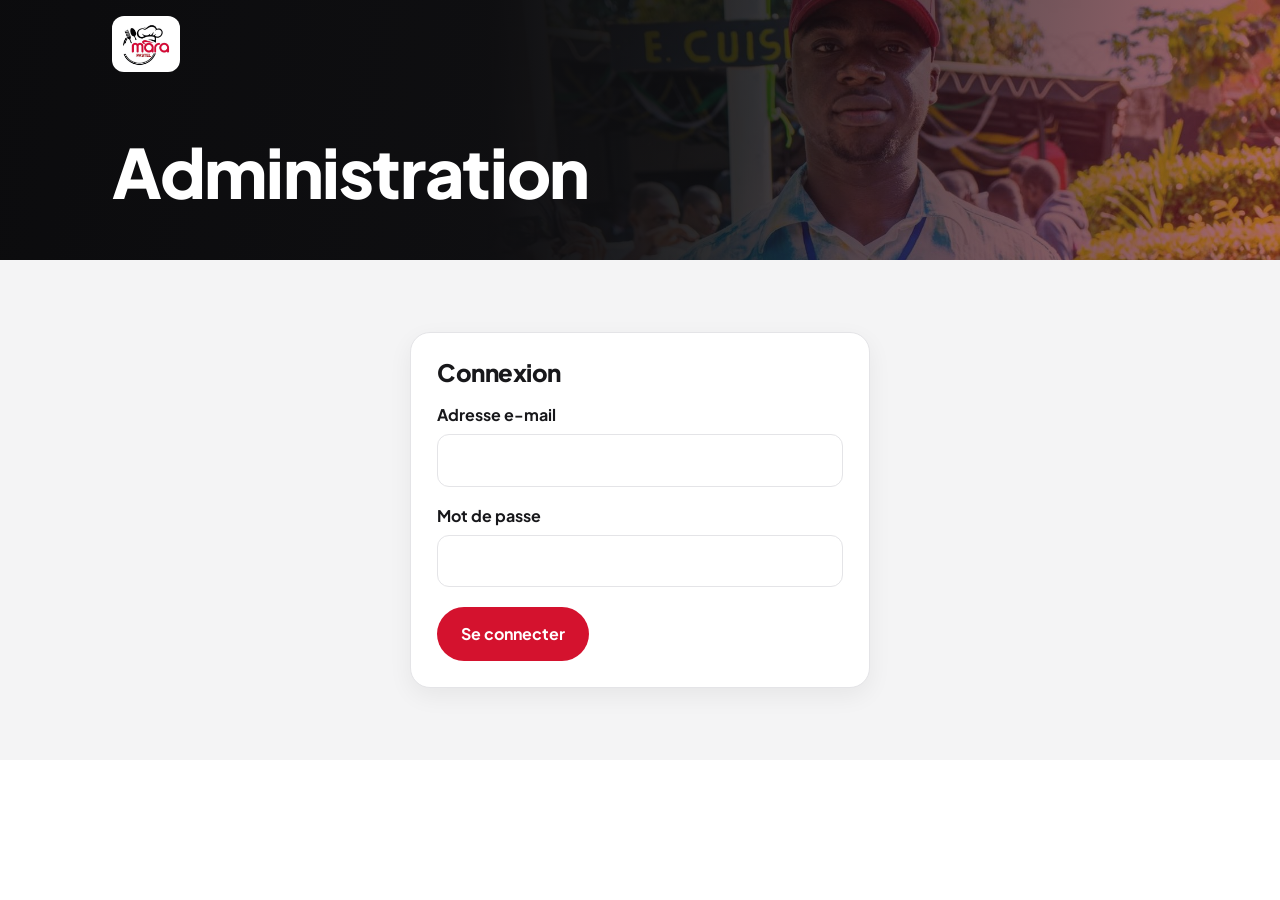
==== admin/index.html @ 0ae5e125 "Ajouter la vitrine et l’administration Mara Pastel" ====
<!doctype html>
<html lang="fr">
<head>
  <meta charset="utf-8">
  <meta name="viewport" content="width=device-width, initial-scale=1">
  <meta name="robots" content="noindex, nofollow">
  <meta name="referrer" content="no-referrer">
  <meta name="theme-color" content="#d4122e">
  <title>Administration – Mara Pastel</title>
  <link rel="stylesheet" href="https://fonts.googleapis.com/css2?family=Plus+Jakarta+Sans:wght@400;500;700;800&display=swap">
  <link rel="stylesheet" href="../styles.css">
  <link rel="stylesheet" href="admin.css">
  <script src="../content.js" defer></script>
  <script src="../supabase-config.js" defer></script>
  <script src="../site-data.js" defer></script>
  <script src="admin.js" defer></script>
</head>
<body>
  <header class="hero admin-hero">
    <img class="bg" src="../assets/mara-accueil.jpg" alt="">
    <div class="veil"></div>
    <div class="wrap top">
      <a class="logo" href="../" aria-label="Mara Pastel, accueil"><img src="../assets/logo-mara-pastel.jpg" alt="Mara Pastel"></a>
      <button class="btn ghost" id="logout" type="button" hidden>Se déconnecter</button>
    </div>
    <div class="wrap hero-body"><h1>Administration</h1></div>
  </header>

  <main>
    <section class="s alt" id="login-panel">
      <div class="wrap">
        <form class="card admin-login" id="login-form" method="post">
          <h2>Connexion</h2>
          <label class="fld">Adresse e-mail
            <input name="email" type="email" autocomplete="username" required>
          </label>
          <label class="fld">Mot de passe
            <input name="password" type="password" autocomplete="current-password" required>
          </label>
          <button class="btn" type="submit" disabled>Se connecter</button>
          <p id="login-status" class="admin-status" role="status"></p>
        </form>
      </div>
    </section>

    <div id="dashboard" hidden>
      <nav class="wrap admin-nav" aria-label="Administration">
        <a href="#messages">Messages WhatsApp</a>
        <a href="#contenu">Textes et photos</a>
        <a href="#evenements">Galerie</a>
      </nav>

      <section class="s" id="messages">
        <div class="wrap">
          <div class="admin-section-header">
            <h2>Messages WhatsApp</h2>
            <button class="btn admin-secondary" type="button" id="refresh-inbox">Actualiser</button>
          </div>
          <p class="admin-status" role="status" id="inbox-status"></p>
          <ul class="inbox-list" id="inbox-list"></ul>
          <button class="btn admin-secondary" type="button" id="more-messages" hidden>Messages précédents</button>
        </div>
      </section>

      <section class="s alt" id="contenu">
        <div class="wrap">
          <div class="head"><h2>Textes et photos</h2><p>Les changements apparaissent sur la vitrine après publication.</p></div>
          <div class="grid c2" id="editors"></div>
        </div>
      </section>

      <section class="s" id="evenements">
        <div class="wrap">
          <div class="admin-section-header">
            <div><h2>Galerie par événement</h2><p>Ajoutez un événement et importez les photos de son album.</p></div>
            <button class="btn admin-secondary" id="add-event" type="button">Ajouter un événement</button>
          </div>
          <p id="empty-events">Aucun événement pour le moment.</p>
          <div class="grid c2" id="event-editors"></div>
        </div>
      </section>

      <div class="wrap admin-account">
        <button class="admin-account-link" id="account-settings" type="button" aria-haspopup="dialog">Paramètres du compte</button>
      </div>

      <dialog id="password-dialog" aria-labelledby="password-title">
        <form id="password-form" method="post">
          <h2 id="password-title">Modifier le mot de passe</h2>
          <label class="fld">Ancien mot de passe
            <input name="currentPassword" type="password" autocomplete="current-password" required autofocus>
          </label>
          <label class="fld">Nouveau mot de passe
            <input name="newPassword" type="password" autocomplete="new-password" required>
          </label>
          <label class="fld">Confirmer le nouveau mot de passe
            <input name="confirmPassword" type="password" autocomplete="new-password" required>
          </label>
          <p id="password-status" class="admin-status" role="status"></p>
          <div class="password-actions">
            <button class="btn" id="save-password" type="submit">Modifier le mot de passe</button>
            <button class="btn admin-secondary" id="close-password" type="button">Fermer</button>
          </div>
        </form>
      </dialog>

      <div class="admin-publish">
        <div class="wrap">
          <p class="admin-status" role="status" id="publish-status"></p>
          <button class="btn" id="publish" type="button" disabled>Publier sur la vitrine</button>
        </div>
      </div>
    </div>
  </main>
</body>
</html>
---- styles.css ----
:root{--bg:#fff;--surface:#f4f4f5;--card:#fff;--ink:#18181b;--muted:#52525b;--line:#e4e4e7;--red:#d4122e;--gold:#ffc629;--dark:#18181b;
box-sizing:border-box;padding-top:env(safe-area-inset-top,0px);padding-bottom:env(safe-area-inset-bottom,0px)}
@media (prefers-color-scheme:dark){:root:not([data-theme="light"]){--bg:#101012;--surface:#16161a;--card:#1c1c21;--ink:#f4f4f5;--muted:#a1a1aa;--line:#2b2b31;--dark:#0b0b0d}}
:root[data-theme="dark"]{--bg:#101012;--surface:#16161a;--card:#1c1c21;--ink:#f4f4f5;--muted:#a1a1aa;--line:#2b2b31;--dark:#0b0b0d}
html{scroll-padding-top:env(safe-area-inset-top,0px);color-scheme:light dark}@media (prefers-reduced-motion:no-preference){html{scroll-behavior:smooth}}[hidden]{display:none!important}
*,*::before,*::after{box-sizing:inherit}
body{margin:0;background:var(--bg);color:var(--ink);font:400 1rem/1.65 "Plus Jakarta Sans",system-ui,sans-serif}
h1,h2,h3{margin:0;line-height:1.12;font-weight:800;letter-spacing:-.02em}
a{color:inherit}
p{margin:0}
:focus-visible{outline:3px solid var(--red);outline-offset:3px}.hero :focus-visible,.cta :focus-visible,footer :focus-visible{outline-color:var(--gold)}
.wrap{max-width:1120px;margin:0 auto;padding:0 20px}
.ic{width:24px;height:24px;stroke:currentColor;fill:none;stroke-width:1.8;stroke-linecap:round;stroke-linejoin:round;flex:none}.ic.bi{fill:currentColor;stroke:none}
.btn{display:inline-flex;align-items:center;gap:10px;background:var(--red);color:#fff;padding:.85rem 1.5rem;font-weight:700;text-decoration:none;border-radius:999px}
.btn:hover{filter:brightness(1.1)}
.btn.ghost{background:rgba(255,255,255,.12);box-shadow:inset 0 0 0 1.5px rgba(255,255,255,.7)}
.btn.light{background:#fff;color:var(--red)}
.hero{position:relative;background:var(--dark);color:#fff;overflow:hidden;display:flex;flex-direction:column;min-height:680px}
.hero .bg{position:absolute;inset:0;width:100%;height:100%;object-fit:cover;object-position:50% 8%;opacity:.55}
.hero .veil{position:absolute;inset:0;background:linear-gradient(180deg,rgba(11,11,13,.2) 0%,rgba(11,11,13,.55) 38%,rgba(11,11,13,.94) 70%)}
.hero>.wrap{position:relative;width:100%}
.top{display:flex;align-items:center;justify-content:space-between;gap:16px;padding-top:16px;padding-bottom:16px}
.logo{background:#fff;border-radius:12px;padding:4px 10px;display:block}
.logo img{display:block;height:48px;width:auto}
.top nav{display:flex;align-items:center;gap:26px}
.top nav a:not(.btn){display:none;text-decoration:none;font-weight:500;opacity:.9}
.top .btn{padding:.6rem 1.1rem;font-size:.95rem}.top nav .btn{display:none}.burger{display:grid;place-items:center;width:46px;height:46px;padding:0;border-radius:14px;color:#fff;background:rgba(255,255,255,.14);border:1px solid rgba(255,255,255,.4);cursor:pointer}.burger .c{display:none}.burger[aria-expanded="true"] .o{display:none}.burger[aria-expanded="true"] .c{display:inline}.top{z-index:5}.menu{position:absolute;left:20px;right:20px;top:100%;background:var(--dark);border:1px solid rgba(255,255,255,.18);border-radius:18px;padding:8px;box-shadow:0 18px 40px rgba(0,0,0,.45)}.menu a{display:block;padding:14px 16px;border-radius:12px;font-weight:700;text-decoration:none;color:#fff}.menu a:hover{background:rgba(255,255,255,.1)}
.hero-body{flex:1;display:flex;flex-direction:column;justify-content:flex-end;padding-top:230px;padding-bottom:40px}
.hero h1{font-size:clamp(2.7rem,9vw,5rem);max-width:11em}
.hero .lead{max-width:34em;margin:20px 0 28px;font-size:1.15rem;opacity:.92}
.actions{display:flex;flex-wrap:wrap;gap:12px}
.facts{list-style:none;margin:44px 0 0;padding:0;display:grid;gap:10px;max-width:920px}
.facts li{display:flex;align-items:center;gap:12px;padding:12px 16px;background:rgba(255,255,255,.1);border:1px solid rgba(255,255,255,.22);border-radius:14px;font-weight:500;backdrop-filter:blur(6px)}
.facts .ic{color:var(--gold)}
section.s{padding:72px 0}section.s.alt{background:var(--surface)}
.head{max-width:34em;margin-bottom:32px}
.head h2{font-size:clamp(1.9rem,5vw,2.7rem)}
.head p{margin-top:12px;color:var(--muted)}
.grid{display:grid;gap:16px}
.card{background:var(--card);border:1px solid var(--line);border-radius:20px;padding:26px;box-shadow:0 8px 24px rgba(0,0,0,.06)}
.card h3{font-size:1.2rem;margin:16px 0 8px}
.card p{color:var(--muted)}
.card small{display:block;margin-top:14px;font-weight:700;color:var(--red)}
.tile{display:grid;place-items:center;width:52px;height:52px;border-radius:14px;background:rgba(212,18,46,.1);color:var(--red)}
.price{display:flex;flex-direction:column;gap:6px}
.price .amt{font-size:clamp(2.2rem,8vw,3rem);font-weight:800;letter-spacing:-.03em}
.price .amt span{font-size:1rem;font-weight:700;margin-left:6px;opacity:.7}
.price.hot{background:var(--red);border-color:var(--red);color:#fff}
.price.hot p{color:rgba(255,255,255,.88)}
.chips{display:flex;flex-wrap:wrap;gap:10px;margin-top:12px}.lbl{margin:28px 0 0;font-weight:700}
.chips span{padding:8px 16px;border-radius:999px;background:var(--surface);border:1px solid var(--line);font-weight:700}
.empty{display:flex;flex-direction:column;align-items:center;text-align:center;gap:12px;padding:56px 24px;border:2px dashed var(--line);border-radius:24px;background:var(--surface);color:var(--muted)}
.empty .tile{width:64px;height:64px}
.empty h3{color:var(--ink);font-size:1.25rem}
.empty p{max-width:30em}
.cta{background:linear-gradient(135deg,var(--red),#a30d22);color:#fff;border-radius:28px;padding:44px 28px;display:grid;gap:20px}
.cta h2{font-size:clamp(1.8rem,5vw,2.6rem);text-wrap:balance}
.cta p{opacity:.92;max-width:32em;margin-top:10px}
footer{background:var(--dark);color:#f4f4f5;padding:56px 0 96px}.fab{position:fixed;right:16px;bottom:calc(16px + env(safe-area-inset-bottom,0px));z-index:20;box-shadow:0 10px 28px rgba(0,0,0,.35)}.album{display:block;width:100%;padding:0;font:inherit;color:inherit;text-align:left;cursor:pointer;overflow:hidden;background:var(--card);border:1px solid var(--line);border-radius:20px;box-shadow:0 8px 24px rgba(0,0,0,.06)}.album img{display:block;width:100%;aspect-ratio:4/3;object-fit:cover}.album div{padding:16px 18px}.album strong{display:block;font-size:1.1rem}.album span{color:var(--muted);font-size:.95rem}dialog{width:min(960px,94vw);max-height:90vh;border:0;border-radius:20px;padding:20px;background:var(--bg);color:var(--ink)}dialog::backdrop{background:rgba(0,0,0,.72)}dialog .pics{display:grid;gap:10px;grid-template-columns:repeat(auto-fill,minmax(170px,1fr));margin-top:16px}dialog .pics img{display:block;width:100%;aspect-ratio:1;object-fit:cover;border-radius:10px}dialog .close{float:right}
footer .cols{display:grid;gap:36px}
footer h4{margin:0 0 14px;font-size:1rem}
footer ul{list-style:none;margin:0;padding:0;display:grid;gap:10px}
footer li,footer a{display:flex;align-items:center;gap:10px;text-decoration:none;opacity:.88}
footer a:hover{opacity:1}
footer .logo{display:inline-block;margin-bottom:14px;opacity:1}
footer .tag{max-width:22em;opacity:.75}
footer .legal{margin-top:40px;padding-top:20px;border-top:1px solid rgba(255,255,255,.15);font-size:.9rem;opacity:.7}
.shot{aspect-ratio:4/3;border-radius:14px;background:linear-gradient(135deg,rgba(212,18,46,.14),rgba(255,198,41,.3));display:grid;place-items:center;color:var(--red)}.shot .ic{width:44px;height:44px}.line{display:flex;justify-content:space-between;align-items:center;padding:14px 0;border-bottom:1px solid var(--line);font-weight:700;font-size:1.1rem}.qty{display:flex;align-items:center;gap:14px}.qty button{width:44px;height:44px;border-radius:50%;border:1px solid var(--line);background:var(--surface);color:var(--ink);font:700 1.3rem/1 inherit;cursor:pointer}.qty output{min-width:2ch;text-align:center;font-weight:800;font-size:1.2rem}.fld{display:grid;gap:6px;margin-top:16px;font-weight:700}.fld input,.fld select{font:inherit;font-weight:400;padding:12px 14px;border-radius:12px;border:1px solid var(--line);background:var(--bg);color:var(--ink)}.tot{display:flex;justify-content:space-between;align-items:baseline;margin:24px 0 8px}.tot strong{font-size:1.8rem;font-weight:800}.err{color:var(--red);font-weight:700;margin:10px 0}.order{max-width:720px}.order .btn{margin-top:14px}.about{display:grid;gap:28px;align-items:center}.about figure{margin:0;border-radius:20px;overflow:hidden;aspect-ratio:4/5}.about img{width:100%;height:100%;object-fit:cover;object-position:50% 20%;display:block}.about h2{font-size:clamp(1.9rem,5vw,2.7rem);margin-bottom:14px}.about p{color:var(--muted)}.about p+p{margin-top:12px}.faq{max-width:760px}.faq details{background:var(--card);border:1px solid var(--line);border-radius:16px;padding:0 20px}.faq details+details{margin-top:12px}.faq summary{cursor:pointer;padding:18px 0;font-weight:700;font-size:1.05rem;list-style:none;display:flex;justify-content:space-between;gap:16px}.faq summary::-webkit-details-marker{display:none}.faq summary::after{content:'+';font-size:1.5rem;line-height:1;color:var(--red)}.faq details[open] summary::after{content:'–'}.faq details p{padding:0 0 18px;color:var(--muted)}
@media (min-width:640px){#services .card:last-child{grid-column:1/-1}.grid.c2,.grid.c3{grid-template-columns:repeat(2,1fr)}.facts{grid-template-columns:repeat(3,auto);justify-content:start}}
@media (min-width:900px){
.wrap{padding:0 32px}.top nav a:not(.btn){display:inline}.top nav .btn{display:inline-flex}.burger,.menu{display:none!important}#services .grid{grid-template-columns:repeat(6,1fr)}#services .card{grid-column:span 2}#services .card:nth-child(n+4){grid-column:span 3}.about{grid-template-columns:.8fr 1.2fr;gap:56px}.hero .bg{left:auto;width:62%;object-position:50% 16%;opacity:.55;-webkit-mask-image:linear-gradient(90deg,transparent,#000 45%);mask-image:linear-gradient(90deg,transparent,#000 45%)}.hero .veil{background:linear-gradient(100deg,rgba(11,11,13,.95) 0%,rgba(11,11,13,.7) 45%,rgba(212,18,46,.3) 100%)}.top{padding-top:16px;padding-bottom:16px}.hero-body{justify-content:center;padding-top:40px;padding-bottom:56px}
.grid.c3{grid-template-columns:repeat(3,1fr)}
.cta{grid-template-columns:1fr auto;align-items:center;padding:52px 56px}
footer .cols{grid-template-columns:1.4fr 1fr 1.2fr}
}

.icon-definitions { position: absolute; }
#dm { color: var(--muted); margin: 4px 0 0; }
.qty input {
  width: 2ch;
  min-width: 2ch;
  padding: 0;
  appearance: textfield;
  border: 0;
  background: transparent;
  color: inherit;
  text-align: center;
  font: inherit;
  font-size: 1.2rem;
  font-weight: 800;
}
.qty input::-webkit-inner-spin-button,
.qty input::-webkit-outer-spin-button { appearance: none; margin: 0; }
.tot output { font-size: 1.8rem; font-weight: 800; }
.order button.btn { border: 0; font: inherit; font-weight: 700; cursor: pointer; }
.shot img { width: 100%; height: 100%; min-height: 0; object-fit: cover; border-radius: inherit; }
---- admin/admin.css ----
.admin-hero { min-height: 260px; }
.admin-hero .hero-body { padding-top: 36px; padding-bottom: 42px; }
.admin-hero h1 { font-size: clamp(2.25rem, 7vw, 4.25rem); overflow-wrap: anywhere; }
.admin-hero .veil { background: linear-gradient(100deg, rgba(11,11,13,.96), rgba(11,11,13,.62) 58%, rgba(212,18,46,.32)); }
.admin-login { max-width: 460px; margin-inline: auto; }
.admin-login .btn { margin-top: 20px; }
.admin-nav,.admin-section-header { display: flex; align-items: center; flex-wrap: wrap; gap: 14px; }
.admin-nav { padding-block: 18px; border-bottom: 1px solid var(--line); }
.admin-nav a { padding: 6px 10px; font-weight: 700; text-decoration: none; }
.admin-nav a:hover { text-decoration: underline; }
.admin-section-header { justify-content: space-between; margin-bottom: 22px; }
.admin-section-header p { margin-top: 10px; color: var(--muted); }
.admin-status:not(:empty) { margin-block: 12px 0; }
.admin-status[data-error="true"] { color: var(--ink); font-weight: 700; }
main:has(#dashboard:not([hidden])) { padding-bottom: 72px; }
#dashboard section.s { padding-block: 52px; }
#dashboard h2 { font-size: clamp(1.65rem, 4vw, 2.5rem); }
button.btn { border: 0; font: inherit; font-weight: 700; cursor: pointer; }
button.admin-secondary { border: 1px solid var(--line); background: var(--card); color: var(--ink); padding: .55rem 1rem; }
button.btn:disabled { opacity: .55; cursor: default; }
.admin-editor { min-width: 0; }
.admin-editor h3 { margin-top: 0; }
.admin-editor .fld textarea { font: inherit; font-weight: 400; padding: 12px 14px; border: 1px solid var(--line); border-radius: 12px; background: var(--bg); color: var(--ink); resize: vertical; }
.admin-editor .fld :is(input,textarea) { min-width: 0; width: 100%; }
.admin-editor .btn { margin-top: 12px; }
.editor-photo { width: min(100%, 340px); height: 152px; border-radius: 12px; object-fit: cover; margin-top: 14px; }
.event-photos { list-style: none; padding: 0; display: grid; grid-template-columns: repeat(auto-fill,minmax(106px,1fr)); gap: 10px; }
.event-photos img { display: block; width: 100%; aspect-ratio: 1; object-fit: cover; border-radius: 10px; }
.event-photos li .btn { margin-top: 6px; font-size: .86rem; }
.inbox-list { list-style: none; padding: 0; display: grid; gap: 12px; }
.inbox-list h3 { margin-top: 0; }
.inbox-list p { white-space: pre-wrap; overflow-wrap: anywhere; margin-block: 10px; }
.inbox-list a { font-weight: 700; }
.inbox-list time { font-size: .9rem; color: var(--muted); }
.admin-account { padding-bottom: 18px; }
.admin-account-link { padding: 6px 0; border: 0; background: transparent; color: var(--muted); font: inherit; font-size: .875rem; text-decoration: underline; text-underline-offset: .2em; }
.admin-account-link:hover { color: var(--ink); }
.admin-account-link:disabled { cursor: default; }
#password-dialog { width: min(460px, 94vw); padding: clamp(16px, 5vw, 26px); }
.password-actions { display: flex; flex-wrap: wrap; gap: 10px; margin-top: 20px; }
.admin-publish { position: sticky; bottom: 0; z-index: 2; background: var(--card); border-top: 1px solid var(--line); padding-block: 12px; }
.admin-publish .wrap { display: flex; align-items: center; justify-content: space-between; gap: 14px; flex-wrap: wrap; }
.admin-publish .admin-status { flex: 1 1 240px; margin: 0; }
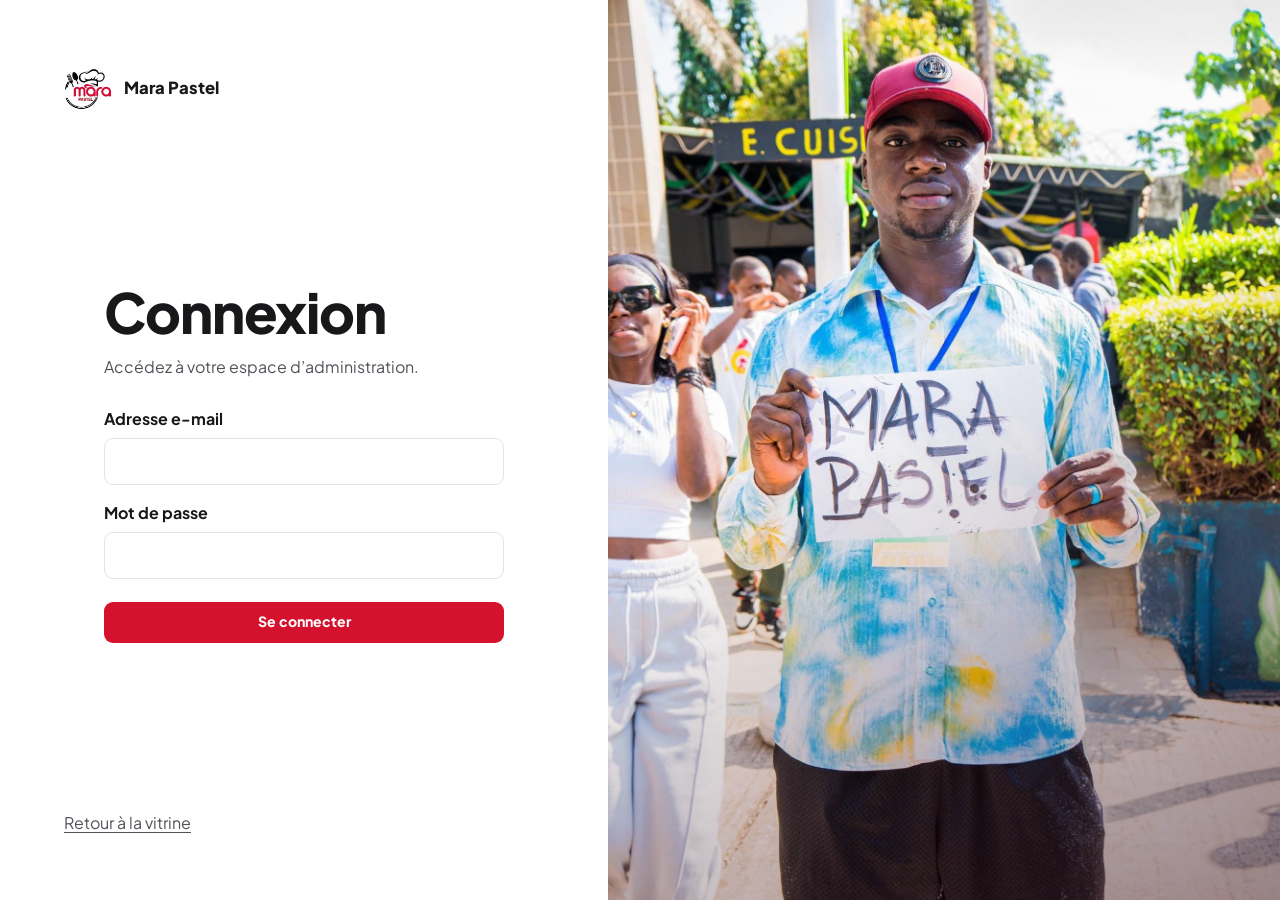
==== commit cd5d381f: "Réorganiser l’administration et ajouter un tableau de bord" ====
--- a/admin/index.html
+++ b/admin/index.html
@@ -7,110 +7,194 @@
   <meta name="referrer" content="no-referrer">
   <meta name="theme-color" content="#d4122e">
   <title>Administration – Mara Pastel</title>
-  <link rel="stylesheet" href="https://fonts.googleapis.com/css2?family=Plus+Jakarta+Sans:wght@400;500;700;800&display=swap">
-  <link rel="stylesheet" href="../styles.css">
-  <link rel="stylesheet" href="admin.css">
-  <script src="../content.js" defer></script>
+  <link rel="stylesheet" href="https://fonts.googleapis.com/css2?family=Plus+Jakarta+Sans:wght@400;500;600;700;800&display=swap">
+  <link rel="stylesheet" href="../styles.css?v=4">
+  <link rel="stylesheet" href="admin.css?v=5">
+  <script src="../content.js?v=5" defer></script>
   <script src="../supabase-config.js" defer></script>
-  <script src="../site-data.js" defer></script>
-  <script src="admin.js" defer></script>
+  <script src="../site-data.js?v=5" defer></script>
+  <script src="admin.js?v=5" defer></script>
+  <script src="orders.js?v=2" defer></script>
+  <script src="dashboard.js" defer></script>
 </head>
-<body>
-  <header class="hero admin-hero">
-    <img class="bg" src="../assets/mara-accueil.jpg" alt="">
-    <div class="veil"></div>
-    <div class="wrap top">
-      <a class="logo" href="../" aria-label="Mara Pastel, accueil"><img src="../assets/logo-mara-pastel.jpg" alt="Mara Pastel"></a>
-      <button class="btn ghost" id="logout" type="button" hidden>Se déconnecter</button>
+<body class="admin-shell">
+  <main class="admin-login-screen" id="login-panel">
+    <div class="admin-login-side">
+      <a class="admin-brand" href="../" aria-label="Mara Pastel, accueil">
+        <img src="../assets/logo-mara-pastel.jpg" alt="" width="48" height="48">
+        <span>Mara Pastel</span>
+      </a>
+      <form class="admin-login" id="login-form" method="post">
+        <h1>Connexion</h1>
+        <p>Accédez à votre espace d’administration.</p>
+        <label class="fld">Adresse e-mail
+          <input name="email" type="email" autocomplete="username" required>
+        </label>
+        <label class="fld">Mot de passe
+          <input name="password" type="password" autocomplete="current-password" required>
+        </label>
+        <button class="btn" type="submit" disabled>Se connecter</button>
+        <p id="login-status" class="admin-status" role="status"></p>
+      </form>
+      <a class="admin-login-home" href="../">Retour à la vitrine</a>
     </div>
-    <div class="wrap hero-body"><h1>Administration</h1></div>
-  </header>
-
-  <main>
-    <section class="s alt" id="login-panel">
-      <div class="wrap">
-        <form class="card admin-login" id="login-form" method="post">
-          <h2>Connexion</h2>
-          <label class="fld">Adresse e-mail
-            <input name="email" type="email" autocomplete="username" required>
-          </label>
-          <label class="fld">Mot de passe
-            <input name="password" type="password" autocomplete="current-password" required>
-          </label>
-          <button class="btn" type="submit" disabled>Se connecter</button>
-          <p id="login-status" class="admin-status" role="status"></p>
-        </form>
-      </div>
-    </section>
-
-    <div id="dashboard" hidden>
-      <nav class="wrap admin-nav" aria-label="Administration">
+    <div class="admin-login-photo" aria-hidden="true">
+      <img src="../assets/mara-accueil.jpg" alt="" width="1400" height="1972">
+    </div>
+  </main>
+
+  <div id="dashboard" class="admin-layout" hidden>
+    <aside class="admin-sidebar">
+      <a class="admin-brand" href="#tableau-de-bord" aria-label="Mara Pastel, tableau de bord">
+        <img src="../assets/logo-mara-pastel.jpg" alt="" width="44" height="44">
+        <span>Mara Pastel <small>Administration</small></span>
+      </a>
+      <nav class="admin-nav" aria-label="Administration">
+        <a href="#tableau-de-bord">Tableau de bord</a>
+        <a href="#demandes">Commandes</a>
         <a href="#messages">Messages WhatsApp</a>
         <a href="#contenu">Textes et photos</a>
         <a href="#evenements">Galerie</a>
+        <a href="#reglages">Réglages</a>
       </nav>
-
-      <section class="s" id="messages">
-        <div class="wrap">
-          <div class="admin-section-header">
-            <h2>Messages WhatsApp</h2>
+      <div class="admin-sidebar-footer">
+        <a href="../" target="_blank" rel="noopener noreferrer">Voir la vitrine</a>
+        <button class="admin-account-link" id="account-settings" type="button" aria-haspopup="dialog">Paramètres du compte</button>
+      </div>
+    </aside>
+
+    <main class="admin-main">
+      <header class="admin-topbar">
+        <h1 id="admin-title" tabindex="-1">Tableau de bord</h1>
+        <button class="btn admin-secondary" id="logout" type="button" hidden>Se déconnecter</button>
+      </header>
+
+      <div class="admin-content">
+        <section class="admin-view" data-admin-view id="tableau-de-bord" aria-labelledby="admin-title">
+          <div class="admin-view-header">
+            <div>
+              <h2>Suivi des commandes</h2>
+              <p>Demandes reçues via le formulaire Mara Pastel.</p>
+            </div>
+            <div class="admin-actions">
+              <label class="admin-period">Période
+                <select id="dashboard-period">
+                  <option value="7">7 derniers jours</option>
+                  <option value="30" selected>30 derniers jours</option>
+                  <option value="all">Depuis le début</option>
+                </select>
+              </label>
+              <button class="btn admin-secondary" type="button" id="refresh-dashboard">Actualiser</button>
+            </div>
+          </div>
+          <p class="admin-status" id="dashboard-status" role="status"></p>
+          <div id="dashboard-results" hidden>
+            <dl class="metric-grid">
+              <div class="metric-card"><dt>Demandes reçues</dt><dd id="metric-received">—</dd></div>
+              <div class="metric-card"><dt>À confirmer</dt><dd id="metric-pending">—</dd></div>
+              <div class="metric-card"><dt>Confirmées</dt><dd id="metric-confirmed">—</dd></div>
+              <div class="metric-card metric-amount"><dt>Sous-total confirmé</dt><dd id="metric-amount">—</dd><small>Hors frais à confirmer</small></div>
+            </dl>
+            <div class="insight-grid">
+              <section class="admin-panel activity-panel">
+                <div class="insight-heading"><h2>Activité des commandes</h2><p id="activity-range"></p></div>
+                <p id="activity-empty" class="panel-empty" hidden>Aucune demande enregistrée sur cette période.</p>
+                <div class="activity-chart" id="activity-chart" hidden>
+                  <div class="activity-scale" aria-hidden="true"><span id="activity-maximum"></span><span>0</span></div>
+                  <ol class="activity-bars" id="activity-bars" aria-label="Nombre de demandes par date"></ol>
+                </div>
+              </section>
+              <section class="admin-panel products-panel">
+                <div class="insight-heading">
+                  <h2>Mini pastels et Pastel King</h2>
+                  <p>Demandes hors annulations. Une demande peut contenir les deux produits.</p>
+                </div>
+                <div class="product-comparison" id="product-comparison"></div>
+                <p class="comparison-result" id="product-insight"></p>
+              </section>
+            </div>
+            <div class="dashboard-detail">
+              <p id="dashboard-cancelled"></p>
+              <a href="#demandes">Voir les demandes <span aria-hidden="true">→</span></a>
+            </div>
+          </div>
+        </section>
+
+        <section class="admin-view" data-admin-view id="demandes" hidden aria-labelledby="admin-title">
+          <div class="admin-view-header">
+            <p>Consultez les demandes et mettez leur statut à jour après confirmation sur WhatsApp.</p>
+            <div class="admin-actions">
+              <button class="btn admin-secondary" type="button" id="refresh-orders">Actualiser</button>
+              <button class="btn" type="button" id="export-orders" disabled>Exporter en PDF</button>
+            </div>
+          </div>
+          <p class="admin-status" id="orders-status" role="status"></p>
+          <ul class="orders-list" id="orders-list"></ul>
+          <button class="btn admin-secondary load-more" id="more-orders" type="button" hidden>Demandes précédentes</button>
+        </section>
+
+        <section class="admin-view" data-admin-view id="messages" hidden aria-labelledby="admin-title">
+          <div class="admin-view-header">
+            <p>Retrouvez les messages reçus via WhatsApp Business.</p>
             <button class="btn admin-secondary" type="button" id="refresh-inbox">Actualiser</button>
           </div>
           <p class="admin-status" role="status" id="inbox-status"></p>
           <ul class="inbox-list" id="inbox-list"></ul>
-          <button class="btn admin-secondary" type="button" id="more-messages" hidden>Messages précédents</button>
-        </div>
-      </section>
-
-      <section class="s alt" id="contenu">
-        <div class="wrap">
-          <div class="head"><h2>Textes et photos</h2><p>Les changements apparaissent sur la vitrine après publication.</p></div>
-          <div class="grid c2" id="editors"></div>
-        </div>
-      </section>
-
-      <section class="s" id="evenements">
-        <div class="wrap">
-          <div class="admin-section-header">
-            <div><h2>Galerie par événement</h2><p>Ajoutez un événement et importez les photos de son album.</p></div>
-            <button class="btn admin-secondary" id="add-event" type="button">Ajouter un événement</button>
-          </div>
-          <p id="empty-events">Aucun événement pour le moment.</p>
-          <div class="grid c2" id="event-editors"></div>
-        </div>
-      </section>
-
-      <div class="wrap admin-account">
-        <button class="admin-account-link" id="account-settings" type="button" aria-haspopup="dialog">Paramètres du compte</button>
+          <button class="btn admin-secondary load-more" type="button" id="more-messages" hidden>Messages précédents</button>
+        </section>
+
+        <section class="admin-view" data-admin-view id="contenu" hidden aria-labelledby="admin-title">
+          <div class="admin-view-header"><p>Modifiez les textes et les photos de la vitrine avant publication.</p></div>
+          <div class="admin-editor-grid" id="editors"></div>
+        </section>
+
+        <section class="admin-view" data-admin-view id="reglages" hidden aria-labelledby="admin-title">
+          <div class="admin-view-header">
+            <p>Gérez les tarifs, les disponibilités et les informations pratiques.</p>
+            <button class="btn admin-secondary" id="backup-content" type="button">Sauvegarder le contenu</button>
+          </div>
+          <div class="admin-editor-grid" id="site-settings"></div>
+        </section>
+
+        <section class="admin-view" data-admin-view id="evenements" hidden aria-labelledby="admin-title">
+          <div class="admin-view-header">
+            <p>Regroupez les photos de la vitrine dans un album par événement.</p>
+            <button class="btn" id="add-event" type="button">Ajouter un événement</button>
+          </div>
+          <p id="empty-events" class="panel-empty">Aucun événement pour le moment.</p>
+          <div class="admin-editor-grid" id="event-editors"></div>
+        </section>
       </div>
 
-      <dialog id="password-dialog" aria-labelledby="password-title">
-        <form id="password-form" method="post">
-          <h2 id="password-title">Modifier le mot de passe</h2>
-          <label class="fld">Ancien mot de passe
-            <input name="currentPassword" type="password" autocomplete="current-password" required autofocus>
-          </label>
-          <label class="fld">Nouveau mot de passe
-            <input name="newPassword" type="password" autocomplete="new-password" required>
-          </label>
-          <label class="fld">Confirmer le nouveau mot de passe
-            <input name="confirmPassword" type="password" autocomplete="new-password" required>
-          </label>
-          <p id="password-status" class="admin-status" role="status"></p>
-          <div class="password-actions">
-            <button class="btn" id="save-password" type="submit">Modifier le mot de passe</button>
-            <button class="btn admin-secondary" id="close-password" type="button">Fermer</button>
-          </div>
-        </form>
-      </dialog>
-
-      <div class="admin-publish">
-        <div class="wrap">
-          <p class="admin-status" role="status" id="publish-status"></p>
+      <div class="admin-publish" id="admin-publish" hidden>
+        <p class="admin-status" role="status" id="publish-status"></p>
+        <div class="admin-actions">
+          <button class="btn admin-secondary" id="preview-draft" type="button">Prévisualiser</button>
           <button class="btn" id="publish" type="button" disabled>Publier sur la vitrine</button>
         </div>
       </div>
-    </div>
-  </main>
+    </main>
+
+    <dialog id="password-dialog" aria-labelledby="password-title">
+      <form id="password-form" method="post">
+        <h2 id="password-title">Modifier le mot de passe</h2>
+        <label class="fld">Ancien mot de passe
+          <input name="currentPassword" type="password" autocomplete="current-password" required autofocus>
+        </label>
+        <label class="fld">Nouveau mot de passe
+          <input name="newPassword" type="password" autocomplete="new-password" required>
+        </label>
+        <label class="fld">Confirmer le nouveau mot de passe
+          <input name="confirmPassword" type="password" autocomplete="new-password" required>
+        </label>
+        <p id="password-status" class="admin-status" role="status"></p>
+        <div class="password-actions">
+          <button class="btn" id="save-password" type="submit">Modifier le mot de passe</button>
+          <button class="btn admin-secondary" id="close-password" type="button">Fermer</button>
+        </div>
+      </form>
+    </dialog>
+  </div>
+  <section id="orders-print" aria-label="Export des demandes" hidden></section>
 </body>
 </html>
--- a/styles.css
+++ b/styles.css
@@ -2,7 +2,7 @@
 box-sizing:border-box;padding-top:env(safe-area-inset-top,0px);padding-bottom:env(safe-area-inset-bottom,0px)}
 @media (prefers-color-scheme:dark){:root:not([data-theme="light"]){--bg:#101012;--surface:#16161a;--card:#1c1c21;--ink:#f4f4f5;--muted:#a1a1aa;--line:#2b2b31;--dark:#0b0b0d}}
 :root[data-theme="dark"]{--bg:#101012;--surface:#16161a;--card:#1c1c21;--ink:#f4f4f5;--muted:#a1a1aa;--line:#2b2b31;--dark:#0b0b0d}
-html{scroll-padding-top:env(safe-area-inset-top,0px);color-scheme:light dark}@media (prefers-reduced-motion:no-preference){html{scroll-behavior:smooth}}[hidden]{display:none!important}
+html{scroll-padding-top:env(safe-area-inset-top,0px);color-scheme:light dark}[hidden]{display:none!important}
 *,*::before,*::after{box-sizing:inherit}
 body{margin:0;background:var(--bg);color:var(--ink);font:400 1rem/1.65 "Plus Jakarta Sans",system-ui,sans-serif}
 h1,h2,h3{margin:0;line-height:1.12;font-weight:800;letter-spacing:-.02em}
@@ -93,4 +93,203 @@
 .qty input::-webkit-outer-spin-button { appearance: none; margin: 0; }
 .tot output { font-size: 1.8rem; font-weight: 800; }
 .order button.btn { border: 0; font: inherit; font-weight: 700; cursor: pointer; }
-.shot img { width: 100%; height: 100%; min-height: 0; object-fit: cover; border-radius: inherit; }
+.shot { position: relative; overflow: hidden; }
+.shot img { position: absolute; inset: 0; width: 100%; height: 100%; object-fit: cover; }
+
+@media (prefers-reduced-motion: no-preference) {
+  html:not(:has(.storefront)),
+  html:has(.storefront.motion-scrolling) { scroll-behavior: smooth; }
+  .storefront { --motion-out: cubic-bezier(.16, 1, .3, 1); }
+
+  .motion-scrolling .motion-pending { opacity: 0; }
+  .motion-scrolling main .motion-enter {
+    animation: section-arrive 1250ms cubic-bezier(.25, .12, .3, 1) var(--stagger, 0ms) backwards;
+  }
+  .motion-scrolling main .head.motion-enter {
+    animation-name: heading-arrive;
+  }
+  .motion-scrolling .about figure.motion-enter {
+    animation-name: story-image-arrive;
+  }
+  @keyframes section-arrive {
+    from { opacity: 0; transform: translate(var(--enter-x, 0px), 90px) scale(.9); }
+    34% { opacity: .5; transform: translateY(52px) scale(.95); }
+    78% { opacity: 1; transform: translateY(-4px) scale(1.012); }
+    to { opacity: 1; transform: none; }
+  }
+  @keyframes heading-arrive {
+    from { opacity: .15; clip-path: inset(88% -4% 0); transform: translateY(52px); }
+    38% { opacity: .8; clip-path: inset(40% -4% 0); transform: translateY(22px); }
+    to { opacity: 1; clip-path: inset(-8% -4%); transform: translateY(0); }
+  }
+  @keyframes story-image-arrive {
+    from { opacity: .1; clip-path: inset(0 100% 0 0 round 20px); transform: scale(.95); }
+    to { clip-path: inset(0 round 20px); transform: scale(1); }
+  }
+  @keyframes content-arrive {
+    from { opacity: 0; transform: translateY(18px); }
+  }
+  @media (min-width: 640px) {
+    main .grid > :nth-child(3n + 2),
+    .about > :nth-child(2) { --stagger: 150ms; }
+    main .grid > :nth-child(3n + 3) { --stagger: 300ms; }
+  }
+  @media (min-width: 900px) {
+    #pastels .grid > :first-child { --enter-x: -26px; }
+    #pastels .grid > :last-child { --enter-x: 26px; }
+  }
+
+  .motion-scrolling :is(.btn, .qty button) {
+    transition: translate 240ms var(--motion-out), filter 240ms ease, background-color 240ms ease;
+  }
+  .motion-scrolling :is(.btn, .qty button):not(:disabled):active { translate: 0 2px; }
+  .motion-scrolling #formulaire .qty button:hover {
+    background-color: var(--red);
+    color: #fff;
+    border-color: var(--red);
+  }
+
+  .motion-scrolling #accueil .menu:not([hidden]) {
+    animation: menu-arrive 380ms var(--motion-out) backwards;
+    transform-origin: 50% 0;
+  }
+  @keyframes menu-arrive {
+    from { opacity: 0; transform: translateY(-8px) scale(.97); }
+  }
+
+  @media (hover: hover) and (pointer: fine) {
+    .motion-scrolling .btn:not(:disabled):hover { translate: 0 -2px; }
+    .motion-scrolling main :is(.grid > article.card, .album) {
+      transition: translate 520ms var(--motion-out), box-shadow 520ms var(--motion-out), border-color 400ms ease;
+    }
+    .motion-scrolling main :is(.grid > article.card:hover, .album:hover, .album:focus-visible) {
+      translate: 0 -6px;
+      box-shadow: 0 18px 36px rgba(0, 0, 0, .16);
+      border-color: color-mix(in srgb, var(--red) 35%, var(--line));
+    }
+    .motion-scrolling main .grid .tile > .ic {
+      transition: transform 480ms var(--motion-out);
+    }
+    .motion-scrolling main .grid > article:hover .tile > .ic { transform: rotate(-9deg) scale(1.13); }
+    .motion-scrolling #pastels .shot > img {
+      transition: scale 860ms var(--motion-out);
+    }
+    .motion-scrolling #pastels article:hover .shot > img { scale: 1.1; }
+    .motion-scrolling #pastels .shot:has(> img:not([hidden]))::after {
+      position: absolute;
+      inset: 0 auto 0 -50%;
+      width: 48%;
+      content: "";
+      pointer-events: none;
+      background: linear-gradient(90deg, transparent, rgba(255, 244, 207, .24), transparent);
+      transform: translateX(0) skewX(-20deg);
+      transition: transform 980ms var(--motion-out);
+    }
+    .motion-scrolling #pastels article:hover .shot::after { transform: translateX(335%) skewX(-20deg); }
+  }
+
+  .motion-scrolling #faq details[open] > p {
+    animation: content-arrive 460ms var(--motion-out) backwards;
+  }
+  .motion-scrolling #faq details[open] > summary::after {
+    animation: faq-icon-in 360ms var(--motion-out) backwards;
+  }
+  @keyframes faq-icon-in {
+    from { opacity: .55; transform: rotate(-45deg) scale(.78); }
+  }
+  @supports selector(details::details-content) and (interpolate-size: allow-keywords) {
+    .motion-scrolling #faq details { interpolate-size: allow-keywords; }
+    .motion-scrolling #faq details::details-content {
+      block-size: 0;
+      overflow: clip;
+      transition: block-size 460ms var(--motion-out), content-visibility 460ms allow-discrete;
+    }
+    .motion-scrolling #faq details[open]::details-content { block-size: auto; }
+  }
+
+  .motion-scrolling #dlg[open] { animation: album-arrive 550ms var(--motion-out) backwards; }
+  .motion-scrolling #dlg[open]::backdrop { animation: backdrop-arrive 370ms ease-out backwards; }
+  .motion-scrolling #dlg[open] .pics img {
+    animation: content-arrive 570ms var(--motion-out) var(--photo-delay, 100ms) backwards;
+  }
+  #dlg .pics img:nth-child(3n + 2) { --photo-delay: 155ms; }
+  #dlg .pics img:nth-child(3n + 3) { --photo-delay: 210ms; }
+  @keyframes album-arrive {
+    from { opacity: 0; transform: translateY(24px) scale(.95); }
+  }
+  @keyframes backdrop-arrive {
+    from { opacity: 0; }
+  }
+
+  @supports (animation-timeline: scroll()) {
+    .storefront.motion-scrolling::before {
+      position: fixed;
+      inset: 0 0 auto;
+      z-index: 21;
+      height: 3px;
+      content: "";
+      pointer-events: none;
+      background: linear-gradient(90deg, var(--red), var(--gold));
+      transform-origin: left;
+      animation: scroll-progress 1ms linear both;
+      animation-timeline: scroll(root block);
+    }
+    .motion-scrolling #accueil { view-timeline: --storefront-hero block; }
+    .motion-scrolling #accueil .bg {
+      animation: hero-depth 1ms linear both;
+      animation-timeline: --storefront-hero;
+      animation-range: exit;
+      transform-origin: 65% 35%;
+    }
+    .motion-scrolling #accueil .hero-body {
+      animation: hero-copy-depth 1ms linear both;
+      animation-timeline: --storefront-hero;
+      animation-range: exit;
+    }
+    @keyframes scroll-progress {
+      from { transform: scaleX(0); }
+      to { transform: scaleX(1); }
+    }
+    @keyframes hero-depth {
+      from { transform: none; }
+      to { transform: translateY(18%) scale(1.1); }
+    }
+    @keyframes hero-copy-depth {
+      to { transform: translateY(-30px); opacity: .65; }
+    }
+  }
+}
+
+.sr-only { position:absolute;width:1px;height:1px;padding:0;margin:-1px;overflow:hidden;clip-path:inset(50%);white-space:nowrap; }
+.card .product-rate { margin-top:14px;color:var(--ink);font-weight:800;font-size:1.1rem; }
+.card .product-note { margin-top:4px;font-size:.92rem; }
+#order-fields, .order-group { border:0;margin:0;padding:0;min-width:0; }
+.order-group + .order-group { margin-top:20px; }
+.order-group legend { padding:0;font-weight:800;font-size:1.18rem; }
+.order-hint { margin:5px 0;color:var(--muted);font-size:.92rem; }
+.order-sauce { display:flex;flex-wrap:wrap;align-items:center;gap:8px;margin-top:20px;padding:12px;border:1px solid var(--line);border-radius:12px;font-weight:700; }
+.order-sauce input { width:1.1rem;height:1.1rem;accent-color:var(--red); }
+.order-sauce span { font-size:.9rem;color:var(--muted);font-weight:500; }
+.order .qty input { width:5ch; }
+.order-customer { margin-top:8px; }
+.order .fld { min-width:0; }
+.order .fld input, .order .fld select { width:100%;min-width:0; }
+.fld textarea { width:100%;min-width:0;font:inherit;font-weight:400;padding:12px 14px;border-radius:12px;border:1px solid var(--line);background:var(--bg);color:var(--ink);resize:vertical; }
+.order .tot { gap:12px;flex-wrap:wrap; }
+.order .order-new { background:var(--surface);color:var(--ink);border:1px solid var(--line); }
+footer .legal a { display:inline;text-decoration:underline;text-underline-offset:.2em; }
+.preview-notice { padding:8px;text-align:center;background:var(--gold);color:#18181b;font-weight:700; }
+.privacy-header { background:var(--dark);color:#fff; }
+.privacy { padding-block:48px 72px;max-width:760px; }
+.privacy h1 { font-size:clamp(2rem,5vw,3.2rem); }
+.privacy section { margin-top:28px; }
+.privacy h2 { margin-bottom:8px; }
+.privacy-note { margin-top:16px;color:var(--muted); }
+
+@media (max-width: 400px) {
+  .order .line { gap:8px; }
+  .order .qty { gap:6px; }
+  .order .qty button { width:38px;height:42px; }
+  .order .qty input { width:4ch; }
+  .order button.btn { text-align:left;max-width:100%; }
+}
--- a/admin/admin.css
+++ b/admin/admin.css
@@ -1,43 +1,734 @@
-.admin-hero { min-height: 260px; }
-.admin-hero .hero-body { padding-top: 36px; padding-bottom: 42px; }
-.admin-hero h1 { font-size: clamp(2.25rem, 7vw, 4.25rem); overflow-wrap: anywhere; }
-.admin-hero .veil { background: linear-gradient(100deg, rgba(11,11,13,.96), rgba(11,11,13,.62) 58%, rgba(212,18,46,.32)); }
-.admin-login { max-width: 460px; margin-inline: auto; }
-.admin-login .btn { margin-top: 20px; }
-.admin-nav,.admin-section-header { display: flex; align-items: center; flex-wrap: wrap; gap: 14px; }
-.admin-nav { padding-block: 18px; border-bottom: 1px solid var(--line); }
-.admin-nav a { padding: 6px 10px; font-weight: 700; text-decoration: none; }
-.admin-nav a:hover { text-decoration: underline; }
-.admin-section-header { justify-content: space-between; margin-bottom: 22px; }
-.admin-section-header p { margin-top: 10px; color: var(--muted); }
-.admin-status:not(:empty) { margin-block: 12px 0; }
-.admin-status[data-error="true"] { color: var(--ink); font-weight: 700; }
-main:has(#dashboard:not([hidden])) { padding-bottom: 72px; }
-#dashboard section.s { padding-block: 52px; }
-#dashboard h2 { font-size: clamp(1.65rem, 4vw, 2.5rem); }
-button.btn { border: 0; font: inherit; font-weight: 700; cursor: pointer; }
-button.admin-secondary { border: 1px solid var(--line); background: var(--card); color: var(--ink); padding: .55rem 1rem; }
-button.btn:disabled { opacity: .55; cursor: default; }
-.admin-editor { min-width: 0; }
+.admin-shell {
+  --admin-side: #19171c;
+  --admin-side-text: #e8e5ea;
+  --admin-side-muted: #b6b1bc;
+  --admin-accent: #b71332;
+  --admin-soft: #fff0f3;
+  --admin-positive: #0d6b52;
+  --admin-positive-bg: #e8f7ef;
+  --admin-pending: #825100;
+  --admin-pending-bg: #fff3d8;
+  background: var(--surface);
+  line-height: 1.55;
+}
+
+@media (prefers-color-scheme: dark) {
+  .admin-shell {
+    --admin-accent: #ff7f98;
+    --admin-soft: #322027;
+    --admin-positive: #8be0bf;
+    --admin-positive-bg: #17342d;
+    --admin-pending: #ffd587;
+    --admin-pending-bg: #392b19;
+  }
+}
+
+.admin-shell :focus-visible {
+  outline-color: var(--admin-accent);
+}
+
+.admin-brand {
+  display: flex;
+  align-items: center;
+  gap: 12px;
+  color: inherit;
+  font-size: 1.04rem;
+  font-weight: 800;
+  line-height: 1.25;
+  text-decoration: none;
+}
+
+.admin-brand img {
+  flex: 0 0 auto;
+  border-radius: 11px;
+  background: #fff;
+  object-fit: cover;
+}
+
+.admin-brand small {
+  display: block;
+  margin-top: 4px;
+  color: var(--admin-side-muted);
+  font-size: .78rem;
+  font-weight: 500;
+}
+
+.admin-login-screen {
+  display: grid;
+  grid-template-columns: minmax(350px, .95fr) minmax(0, 1.05fr);
+  min-height: 100dvh;
+  background: var(--bg);
+}
+
+.admin-login-side {
+  display: grid;
+  grid-template-rows: auto 1fr auto;
+  gap: 28px;
+  padding: clamp(24px, 5vw, 72px);
+}
+
+.admin-login {
+  width: min(100%, 400px);
+  align-self: center;
+  justify-self: center;
+}
+
+.admin-login h1 {
+  font-size: clamp(2rem, 4.4vw, 3.45rem);
+}
+
+.admin-login > p:first-of-type {
+  margin: 12px 0 28px;
+  color: var(--muted);
+}
+
+.admin-login .btn {
+  width: 100%;
+  justify-content: center;
+  margin-top: 23px;
+}
+
+.admin-login-home {
+  width: fit-content;
+  color: var(--muted);
+  text-underline-offset: .2em;
+}
+
+.admin-login-photo {
+  position: relative;
+  min-width: 0;
+  overflow: hidden;
+  background: #291a22;
+}
+
+.admin-login-photo img {
+  position: absolute;
+  width: 100%;
+  height: 100%;
+  object-fit: cover;
+  object-position: 50% 30%;
+}
+
+.admin-login-photo::after {
+  position: absolute;
+  inset: 0;
+  background: linear-gradient(150deg, transparent 44%, rgb(40 8 23 / 46%));
+  content: "";
+}
+
+.admin-layout {
+  display: grid;
+  grid-template-columns: 224px minmax(0, 1fr);
+  min-height: 100dvh;
+}
+
+.admin-sidebar {
+  position: sticky;
+  top: 0;
+  display: flex;
+  flex-direction: column;
+  align-self: start;
+  gap: 28px;
+  min-height: 100dvh;
+  max-height: 100dvh;
+  padding: 24px 14px 17px;
+  overflow: auto;
+  background: var(--admin-side);
+  color: var(--admin-side-text);
+}
+
+.admin-sidebar .admin-brand { margin-inline: 8px; }
+
+.admin-sidebar :focus-visible {
+  outline-color: #ff8ca1;
+}
+
+.admin-nav {
+  display: grid;
+  gap: 5px;
+}
+
+.admin-nav a {
+  position: relative;
+  display: block;
+  min-height: 44px;
+  padding: 11px 13px 11px 17px;
+  border-radius: 9px;
+  color: var(--admin-side-muted);
+  font-size: .9rem;
+  font-weight: 650;
+  text-decoration: none;
+}
+
+.admin-nav a:hover {
+  background: rgb(255 255 255 / 8%);
+  color: #fff;
+}
+
+.admin-nav a[aria-current="page"] {
+  background: #40232e;
+  color: #fff0f4;
+}
+
+.admin-nav a[aria-current="page"]::before {
+  position: absolute;
+  inset: 9px auto 9px 0;
+  width: 3px;
+  border-radius: 0 4px 4px 0;
+  background: #fc718d;
+  content: "";
+}
+
+.admin-sidebar-footer {
+  display: grid;
+  gap: 5px;
+  margin-top: auto;
+  padding: 15px 8px 0;
+  border-top: 1px solid rgb(255 255 255 / 12%);
+}
+
+.admin-sidebar-footer a, .admin-account-link {
+  width: fit-content;
+  padding: 6px 0;
+  border: 0;
+  background: transparent;
+  color: var(--admin-side-muted);
+  font: inherit;
+  font-size: .8rem;
+  text-decoration: none;
+}
+
+.admin-sidebar-footer a:hover, .admin-account-link:hover {
+  color: #fff;
+  text-decoration: underline;
+  text-underline-offset: .18em;
+}
+
+.admin-account-link:disabled { cursor: default; }
+
+.admin-main {
+  --admin-padding: clamp(18px, 3.4vw, 42px);
+  display: flex;
+  flex-direction: column;
+  min-width: 0;
+}
+
+.admin-topbar, .admin-publish {
+  display: flex;
+  align-items: center;
+  justify-content: space-between;
+  gap: 12px;
+  padding: 16px var(--admin-padding);
+  background: var(--card);
+}
+
+.admin-topbar {
+  min-height: 76px;
+  border-bottom: 1px solid var(--line);
+}
+
+.admin-topbar h1 {
+  min-width: 0;
+  font-size: clamp(1.25rem, 2.5vw, 1.78rem);
+  overflow-wrap: anywhere;
+}
+
+.admin-topbar h1:focus { outline: none; }
+
+.admin-content {
+  flex: 1;
+  width: min(100%, 1480px);
+  margin-inline: auto;
+  padding: clamp(22px, 3.5vw, 38px) var(--admin-padding) 40px;
+}
+
+.admin-view-header {
+  display: flex;
+  flex-wrap: wrap;
+  align-items: end;
+  justify-content: space-between;
+  gap: 16px 24px;
+  margin-bottom: 23px;
+}
+
+.admin-view-header h2 {
+  margin-bottom: 7px;
+  font-size: clamp(1.33rem, 2.8vw, 1.95rem);
+}
+
+.admin-view-header p {
+  max-width: 62ch;
+  color: var(--muted);
+}
+
+.admin-actions {
+  display: flex;
+  flex-wrap: wrap;
+  align-items: end;
+  gap: 9px;
+}
+
+.admin-shell .btn {
+  min-height: 41px;
+  padding: .59rem .92rem;
+  border: 1px solid transparent;
+  border-radius: 9px;
+  font: inherit;
+  font-size: .88rem;
+  font-weight: 750;
+  line-height: 1.24;
+  text-align: left;
+}
+
+.admin-shell .btn:disabled {
+  opacity: .55;
+  cursor: default;
+}
+
+.admin-shell .admin-secondary {
+  border-color: var(--line);
+  background: var(--card);
+  color: var(--ink);
+}
+
+.admin-shell .admin-secondary:hover:not(:disabled) { background: var(--surface);filter:none; }
+
+.admin-shell :is(.fld input, .fld select, .fld textarea, .admin-period select) {
+  min-width: 0;
+  width: 100%;
+  padding: 10px 12px;
+  border: 1px solid var(--line);
+  border-radius: 9px;
+  background: var(--bg);
+  color: var(--ink);
+  font: inherit;
+  font-weight: 500;
+}
+
+.admin-shell input[type="file"] {
+  padding: 7px;
+  font-size: .85rem;
+}
+
+.admin-shell input::file-selector-button {
+  margin-right: 9px;
+  padding: 6px 10px;
+  border: 0;
+  border-radius: 6px;
+  background: var(--surface);
+  color: var(--ink);
+  font: inherit;
+  cursor: pointer;
+}
+
+.admin-shell .fld textarea { resize: vertical; }
+
+.admin-period {
+  display: grid;
+  gap: 4px;
+  font-size: .79rem;
+  font-weight: 750;
+  color: var(--muted);
+}
+
+.admin-shell .admin-period select {
+  min-height: 41px;
+  background: var(--card);
+  font-size: .88rem;
+  color: var(--ink);
+}
+
+.admin-status {
+  min-height: 0;
+  color: var(--muted);
+  font-size: .91rem;
+}
+
+.admin-status:not(:empty) { margin: 12px 0; }
+
+.admin-status[data-error="true"] { color: var(--admin-accent);font-weight:700; }
+
+.metric-grid, .insight-grid, .admin-editor-grid {
+  display: grid;
+  gap: 16px;
+}
+
+.metric-grid {
+  grid-template-columns: repeat(4, minmax(0, 1fr));
+  margin: 0 0 18px;
+}
+
+.insight-grid {
+  grid-template-columns: minmax(0, 1.35fr) minmax(0, 1fr);
+}
+
+.admin-panel, .metric-card, .admin-shell .card {
+  min-width: 0;
+  padding: 21px;
+  border: 1px solid var(--line);
+  border-radius: 13px;
+  background: var(--card);
+  box-shadow: 0 2px 9px rgb(14 10 24 / 4%);
+}
+
+.metric-card dt {
+  color: var(--muted);
+  font-size: .86rem;
+  font-weight: 700;
+}
+
+.metric-card dd {
+  margin: 12px 0 0;
+  font-size: clamp(1.65rem, 3vw, 2.7rem);
+  font-variant-numeric: tabular-nums;
+  font-weight: 800;
+  letter-spacing: -.05em;
+  line-height: 1.1;
+  overflow-wrap: anywhere;
+}
+
+.metric-card.metric-amount dd {
+  color: var(--admin-accent);
+  font-size: clamp(1.25rem, 2.15vw, 2rem);
+}
+
+.metric-card small {
+  display: block;
+  margin-top: 6px;
+  color: var(--muted);
+  font-size: .75rem;
+}
+
+.insight-heading h2 {
+  font-size: 1.14rem;
+}
+
+.insight-heading p {
+  margin-top: 7px;
+  color: var(--muted);
+  font-size: .87rem;
+}
+
+.activity-chart {
+  display: grid;
+  grid-template-columns: auto minmax(0, 1fr);
+  gap: 8px;
+  margin-top: 21px;
+  padding-bottom: 24px;
+}
+
+.activity-scale {
+  display: flex;
+  flex-direction: column;
+  justify-content: space-between;
+  color: var(--muted);
+  font-size: .7rem;
+  line-height: 1;
+}
+
+.activity-bars {
+  display: grid;
+  grid-auto-columns: minmax(0, 1fr);
+  grid-auto-flow: column;
+  gap: clamp(2px, .65vw, 9px);
+  height: 174px;
+  margin: 0;
+  padding: 0;
+  list-style: none;
+  border-bottom: 1px solid var(--line);
+  background: repeating-linear-gradient(to top, var(--line) 0 1px, transparent 1px 25%);
+}
+
+.activity-bars li {
+  position: relative;
+  display: flex;
+  align-items: end;
+  justify-content: center;
+  min-width: 0;
+}
+
+.activity-bar {
+  width: min(100%, 47px);
+  height: var(--height);
+  border-radius: 4px 4px 0 0;
+  background: linear-gradient(to top, #b21842, #e45777);
+}
+
+.activity-bars li:focus-visible {
+  z-index: 1;
+  outline-offset: 1px;
+}
+
+.activity-label {
+  position: absolute;
+  top: calc(100% + 5px);
+  left: 50%;
+  transform: translateX(-50%);
+  color: var(--muted);
+  font-size: .67rem;
+  white-space: nowrap;
+}
+
+.product-comparison {
+  display: grid;
+  gap: 22px;
+  margin-top: 23px;
+}
+
+.comparison-meta {
+  display: flex;
+  align-items: baseline;
+  justify-content: space-between;
+  flex-wrap: wrap;
+  gap: 3px 12px;
+  font-size: .86rem;
+}
+
+.comparison-meta strong { font-size: .95rem; }
+
+.comparison-meta span { color: var(--muted); }
+
+.comparison-track {
+  height: 9px;
+  margin-top: 8px;
+  overflow: hidden;
+  border-radius: 12px;
+  background: var(--surface);
+}
+
+.comparison-fill {
+  display: block;
+  width: var(--share);
+  height: 100%;
+  border-radius: inherit;
+  background: #d1375f;
+}
+
+.comparison-row[data-product="king"] .comparison-fill { background: #c78928; }
+
+.comparison-result {
+  margin-top: 20px;
+  padding-top: 14px;
+  border-top: 1px solid var(--line);
+  color: var(--muted);
+  font-size: .86rem;
+}
+
+.dashboard-detail {
+  display: flex;
+  justify-content: space-between;
+  flex-wrap: wrap;
+  gap: 8px 20px;
+  margin-top: 17px;
+  color: var(--muted);
+  font-size: .88rem;
+}
+
+.dashboard-detail a {
+  color: var(--admin-accent);
+  font-weight: 750;
+  text-underline-offset: .18em;
+}
+
+.panel-empty {
+  margin: 16px 0;
+  color: var(--muted);
+}
+
+.orders-list, .inbox-list {
+  display: grid;
+  gap: 12px;
+  margin: 18px 0;
+  padding: 0;
+  list-style: none;
+}
+
+.order-row {
+  border: 1px solid var(--line);
+  border-radius: 12px;
+  background: var(--card);
+}
+
+.order-summary {
+  display: grid;
+  grid-template-columns: minmax(105px, .85fr) minmax(120px, 1.2fr) minmax(95px, .75fr) minmax(92px, .7fr) minmax(85px, auto) 12px;
+  align-items: center;
+  gap: 13px;
+  padding: 14px 17px;
+  cursor: pointer;
+  list-style: none;
+}
+
+.order-summary::-webkit-details-marker { display: none; }
+
+.order-summary::after {
+  width: 7px;
+  height: 7px;
+  justify-self: end;
+  border-right: 1.5px solid var(--muted);
+  border-bottom: 1.5px solid var(--muted);
+  transform: rotate(45deg);
+  content: "";
+}
+
+.order-row[open] .order-summary::after { transform: rotate(225deg); }
+
+.order-summary > span, .order-summary > strong { overflow-wrap: anywhere; }
+
+.order-summary small, .order-summary time {
+  display: block;
+  color: var(--muted);
+  font-size: .76rem;
+}
+
+.order-summary > strong { font-size: .9rem; }
+
+.order-badge {
+  justify-self: start;
+  padding: 4px 8px;
+  border-radius: 6px;
+  background: var(--surface);
+  color: var(--muted);
+  font-size: .75rem;
+  font-weight: 750;
+}
+
+.order-badge[data-status="pending"] { background: var(--admin-pending-bg);color:var(--admin-pending); }
+.order-badge[data-status="confirmed"] { background: var(--admin-positive-bg);color:var(--admin-positive); }
+
+.order-expanded {
+  padding: 16px 17px;
+  border-top: 1px solid var(--line);
+}
+
+.order-expanded p {
+  margin-block: 5px;
+  overflow-wrap: anywhere;
+}
+
+.order-details { margin: 8px 0;padding-left: 20px; }
+
+.order-status-field { max-width: 320px; }
+
+.inbox-list h3 { margin-top: 0; }
+.inbox-list p { white-space: pre-wrap;overflow-wrap: anywhere;margin-block: 10px; }
+.inbox-list a { font-weight: 700; }
+.inbox-list time { font-size: .9rem;color: var(--muted); }
+
+.admin-editor-grid {
+  grid-template-columns: repeat(auto-fit, minmax(min(100%, 345px), 1fr));
+  align-items: start;
+}
+
 .admin-editor h3 { margin-top: 0; }
-.admin-editor .fld textarea { font: inherit; font-weight: 400; padding: 12px 14px; border: 1px solid var(--line); border-radius: 12px; background: var(--bg); color: var(--ink); resize: vertical; }
-.admin-editor .fld :is(input,textarea) { min-width: 0; width: 100%; }
 .admin-editor .btn { margin-top: 12px; }
-.editor-photo { width: min(100%, 340px); height: 152px; border-radius: 12px; object-fit: cover; margin-top: 14px; }
-.event-photos { list-style: none; padding: 0; display: grid; grid-template-columns: repeat(auto-fill,minmax(106px,1fr)); gap: 10px; }
-.event-photos img { display: block; width: 100%; aspect-ratio: 1; object-fit: cover; border-radius: 10px; }
-.event-photos li .btn { margin-top: 6px; font-size: .86rem; }
-.inbox-list { list-style: none; padding: 0; display: grid; gap: 12px; }
-.inbox-list h3 { margin-top: 0; }
-.inbox-list p { white-space: pre-wrap; overflow-wrap: anywhere; margin-block: 10px; }
-.inbox-list a { font-weight: 700; }
-.inbox-list time { font-size: .9rem; color: var(--muted); }
-.admin-account { padding-bottom: 18px; }
-.admin-account-link { padding: 6px 0; border: 0; background: transparent; color: var(--muted); font: inherit; font-size: .875rem; text-decoration: underline; text-underline-offset: .2em; }
-.admin-account-link:hover { color: var(--ink); }
-.admin-account-link:disabled { cursor: default; }
-#password-dialog { width: min(460px, 94vw); padding: clamp(16px, 5vw, 26px); }
-.password-actions { display: flex; flex-wrap: wrap; gap: 10px; margin-top: 20px; }
-.admin-publish { position: sticky; bottom: 0; z-index: 2; background: var(--card); border-top: 1px solid var(--line); padding-block: 12px; }
-.admin-publish .wrap { display: flex; align-items: center; justify-content: space-between; gap: 14px; flex-wrap: wrap; }
-.admin-publish .admin-status { flex: 1 1 240px; margin: 0; }
+.editor-photo { width: min(100%, 360px);height: 176px;border-radius: 10px;object-fit: cover;margin-top: 14px; }
+.event-photos { list-style: none;padding: 0;display: grid;grid-template-columns: repeat(auto-fill,minmax(100px,1fr));gap: 10px; }
+.event-photos img { display: block;width:100%;aspect-ratio:1;object-fit:cover;border-radius:9px; }
+.event-photos li .btn { margin-top: 6px;font-size: .82rem; }
+.admin-checkbox { display:flex;align-items:center;gap:9px;margin-top:13px;font-weight:650; }
+.admin-checkbox input { width:1.1rem;height:1.1rem;accent-color:var(--red); }
+#password-dialog { width:min(460px,94vw);padding:clamp(16px,5vw,26px); }
+.password-actions { display:flex;flex-wrap:wrap;gap:10px;margin-top:20px; }
+
+.admin-publish {
+  position: sticky;
+  bottom: 0;
+  z-index: 2;
+  border-top: 1px solid var(--line);
+}
+
+.admin-publish .admin-status { margin: 0; }
+.admin-publish .admin-actions { margin-left: auto; }
+
+@media (max-width: 1120px) {
+  .order-summary {
+    grid-template-columns: minmax(95px, .9fr) minmax(105px, 1.2fr) minmax(90px, .75fr) minmax(80px, auto) 10px;
+  }
+  .order-summary .order-delivery { display: none; }
+}
+
+@media (max-width: 980px) {
+  .admin-layout { grid-template-columns: 188px minmax(0, 1fr); }
+  .metric-grid { grid-template-columns: repeat(2, minmax(0, 1fr)); }
+  .insight-grid { grid-template-columns: 1fr; }
+}
+
+@media (max-width: 720px) {
+  .admin-layout { grid-template-columns: minmax(0, 1fr); }
+  .admin-sidebar {
+    position: static;
+    min-height: auto;
+    max-height: none;
+    gap: 12px;
+    padding: 13px 14px;
+  }
+  .admin-sidebar .admin-brand { margin: 0; }
+  .admin-sidebar .admin-brand img { width: 36px;height: 36px; }
+  .admin-nav { grid-template-columns: repeat(3, minmax(0, 1fr));gap:3px; }
+  .admin-nav a { display:grid;align-content:center;min-height:40px;padding:6px 8px 6px 11px;font-size:.76rem; }
+  .admin-sidebar-footer { display:flex;flex-wrap:wrap;gap:6px 16px;padding:7px 0 0; }
+  .admin-topbar { min-height: 63px; }
+  .admin-login-screen { grid-template-columns:minmax(0, 1fr); }
+  .admin-login-photo { display:none; }
+  .admin-publish { flex-wrap:wrap; }
+  .admin-publish .admin-actions { margin-left:0; }
+}
+
+@media (max-width: 600px) {
+  .order-summary {
+    grid-template-columns:minmax(0,1fr) minmax(0,1fr) 10px;
+    gap:6px 9px;
+    padding:12px;
+  }
+  .order-summary::after { grid-column:3;grid-row:1 / span 2; }
+  .order-summary .order-badge { grid-column:2;grid-row:2; }
+  .order-summary .order-amount { grid-column:1;grid-row:2; }
+  .order-expanded { padding:13px; }
+}
+
+@media (max-width: 490px) {
+  .metric-grid, .insight-grid, .admin-editor-grid { gap:10px; }
+  .admin-panel, .metric-card, .admin-shell .card { padding:15px; }
+  .metric-card dd { margin-top:9px; }
+  .admin-view-header { align-items:start; }
+  .activity-bars { height:145px; }
+  .activity-label { font-size:.6rem; }
+}
+
+#orders-print { display:none; }
+
+@media print {
+  body.printing-orders > :not(#orders-print) { display:none!important; }
+  body.printing-orders { background:white;color:black; }
+  body.printing-orders #orders-print:not([hidden]) { display:block;color-scheme:light; }
+  .print-order { border-top:1px solid #777;break-inside:avoid;margin-top:16px;padding-top:10px; }
+  .print-order h3 { margin-bottom:3px; }
+  .print-order p { margin:4px 0; }
+  #orders-print h1 { font-size:1.6rem; }
+  #orders-print p { overflow-wrap:anywhere; }
+}
+
+.comparison-pieces {
+  margin-top: 6px;
+  color: var(--muted);
+  font-size: .77rem;
+}
+
+.activity-value {
+  position: absolute;
+  bottom: min(calc(var(--height, 10%) + 4px), 100%);
+  left: 50%;
+  z-index: 1;
+  visibility: hidden;
+  padding: 2px 5px;
+  border-radius: 4px;
+  background: var(--ink);
+  color: var(--bg);
+  font-size: .69rem;
+  transform: translateX(-50%);
+}
+
+.activity-bars li:is(:hover,:focus-visible) .activity-value { visibility: visible; }
+.activity-bars li:first-child .activity-label { left: 0;transform:none; }
+.activity-bars li:last-child .activity-label { right: 0;left:auto;transform:none; }
